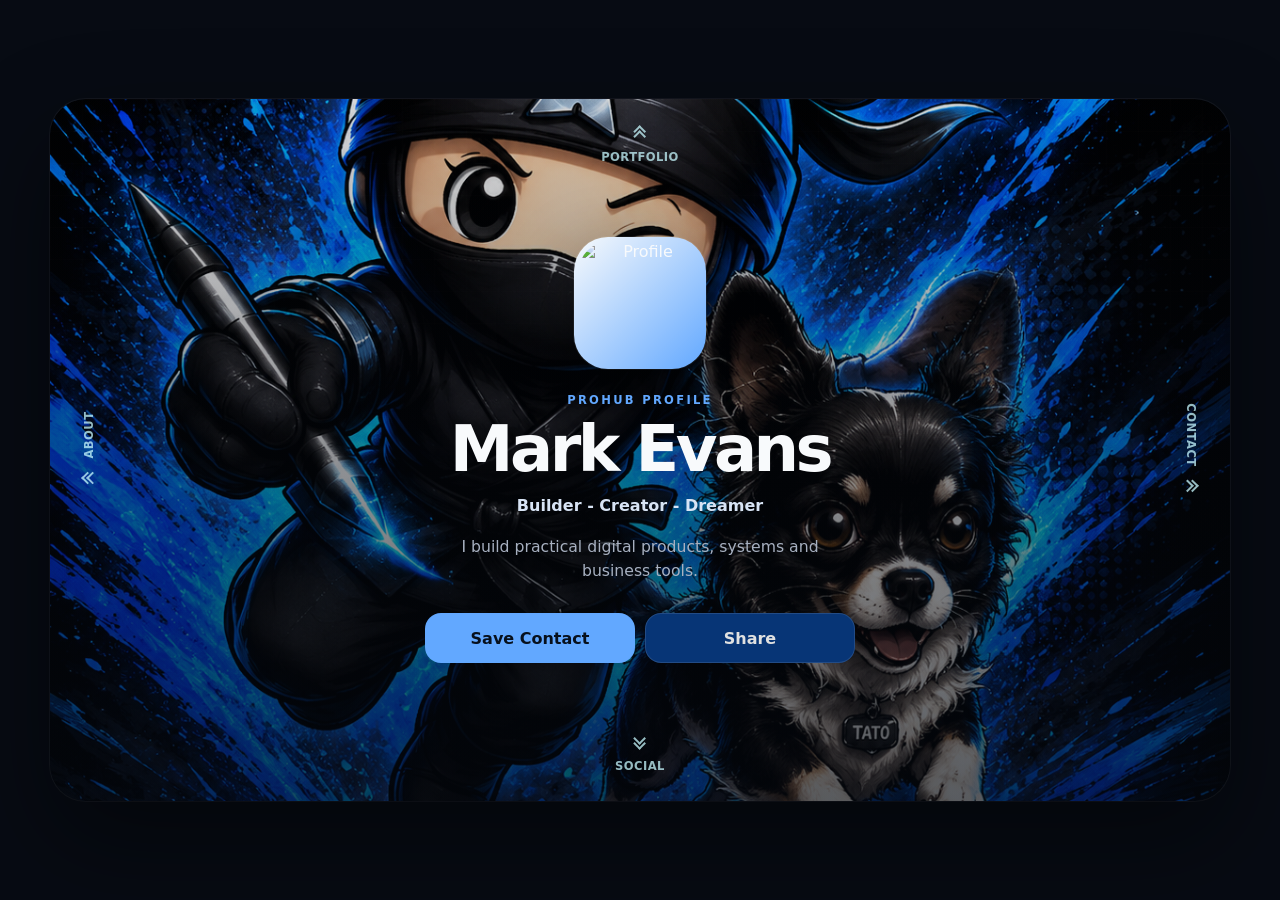
==== prohub/index.html @ ca22ee45 "Add ProHUB live test" ====
<!DOCTYPE html>
<html lang="en">
<head>
  <meta charset="UTF-8" />
  <meta name="viewport" content="width=device-width, initial-scale=1.0" />
  <meta name="theme-color" content="#0a0f1c" />
  <title>ProHUB</title>
  <link rel="stylesheet" href="css/styles.css" />
</head>
<body>
  <main class="app-shell">
    <div class="viewport" id="viewport">
      <div class="card-stage" id="cardStage">

        <!-- HOME -->
        <section class="profile-card hub-card card-home" data-card="home">
          <div class="card-overlay"></div>

          <button class="swipe-indicator swipe-up" data-target="portfolio" aria-label="Open portfolio"><span>Portfolio</span><span class="gesture-chevrons vertical up"></span></button>

          <button class="swipe-indicator swipe-right" data-target="contact" aria-label="Open contact"><span>Contact</span><span class="gesture-chevrons horizontal right"></span></button>

          <button class="swipe-indicator swipe-down" data-target="links" aria-label="Open links"><span class="gesture-chevrons vertical down"></span><span>Social</span></button>

          <button class="swipe-indicator swipe-left" data-target="about" aria-label="Open about"><span>About</span><span class="gesture-chevrons horizontal left"></span></button>

          <div class="profile-content">
            <div class="avatar-wrap">
              <img
                class="avatar"
                src="https://placehold.co/180x180/172033/eaf1ff?text=ME"
                alt="Profile"
              />
            </div>

            <p class="eyebrow">PROHUB PROFILE</p>
            <h1>Mark Evans</h1>

            <p class="role">
              Designer · Developer · Builder
            </p>

            <p class="bio">
              I build useful digital products, business tools and weird ideas
              that probably shouldn't work as well as they do.
            </p>

            <div class="quick-actions">
              <button class="action-button">Save Contact</button>
              <button class="action-button secondary">Share</button>
            </div>
          </div>
        </section>

        <!-- ABOUT -->
        <section class="profile-card hub-card card-about" data-card="about">
          <button class="back-home back-right" data-target="home" aria-label="Back to profile"><span class="gesture-chevrons horizontal right"></span></button>

          <div class="section-content">
            <p class="eyebrow">ABOUT</p>
            <h2>Built around the person.</h2>
            <p class="section-lead">
              A flexible place for a short bio, experience, philosophy,
              specialties, credentials, or whatever actually matters.
            </p>

            <div class="info-grid">
              <article class="info-tile">
                <span>Focus</span>
                <strong>Design + Development</strong>
              </article>

              <article class="info-tile">
                <span>Based in</span>
                <strong>United States</strong>
              </article>

              <article class="info-tile">
                <span>Style</span>
                <strong>Lean, practical, useful</strong>
              </article>
            </div>
          </div>
        </section>

        <!-- CONTACT -->
        <section class="profile-card hub-card card-contact" data-card="contact">
          <button class="back-home back-left" data-target="home" aria-label="Back to profile"><span class="gesture-chevrons horizontal left"></span></button>

          <div class="section-content">
            <p class="eyebrow">CONTACT</p>
            <h2>Let's connect.</h2>

            <div class="contact-list">
              <a href="mailto:mark@example.com" class="contact-row">
                <span>Email</span>
                <strong>mark@example.com</strong>
              </a>

              <a href="#" class="contact-row">
                <span>Website</span>
                <strong>yourdomain.com</strong>
              </a>

              <a href="#" class="contact-row">
                <span>Phone</span>
                <strong>Optional</strong>
              </a>
            </div>

            <div class="contact-qr" id="contactQrBlock">
              <div class="qr-code" id="contactQr"></div>
              <p id="contactQrLabel">Scan to open profile</p>
            </div>
          </div>
        </section>

        <!-- PORTFOLIO -->
        <section class="profile-card hub-card card-portfolio" data-card="portfolio">
          <button class="back-home back-bottom" data-target="home" aria-label="Back to profile"><span class="gesture-chevrons vertical down"></span></button>

          <div class="section-content">
            <p class="eyebrow">PORTFOLIO</p>
            <h2>Selected work.</h2>

            <div class="project-list">
              <a href="#" class="project-card">
                <div>
                  <span>Project 01</span>
                  <strong>SyteByte</strong>
                </div>
                <b>↗</b>
              </a>

              <a href="#" class="project-card">
                <div>
                  <span>Project 02</span>
                  <strong>Appdega</strong>
                </div>
                <b>↗</b>
              </a>

              <a href="#" class="project-card">
                <div>
                  <span>Project 03</span>
                  <strong>Business Dojo</strong>
                </div>
                <b>↗</b>
              </a>
            </div>
          </div>
        </section>

        <!-- LINKS -->
        <section class="profile-card hub-card card-links" data-card="links">
          <button class="back-home back-top" data-target="home" aria-label="Back to profile"><span class="gesture-chevrons vertical up"></span></button>

          <div class="section-content">
            <p class="eyebrow">SOCIAL</p>

            <div class="links-grid"></div>
          </div>
        </section>

      </div>
    </div>
  </main>

  <script src="js/vendor/qrcode.min.js"></script>
  <script src="js/config.js"></script>
  <script src="js/app.js"></script>
</body>
</html>
---- prohub/css/styles.css ----
:root {
  --bg: #070b13;
  --surface: #111827;
  --text: #f8fafc;
  --muted: #a7b0c0;
  --accent: #62a8ff;
  --accent-soft: rgba(98, 168, 255, 0.16);
  --border: rgba(255, 255, 255, 0.11);
}

* {
  box-sizing: border-box;
}

html,
body {
  margin: 0;
  min-height: 100%;
  background: var(--bg);
  color: var(--text);
  font-family:
    Inter,
    ui-sans-serif,
    system-ui,
    -apple-system,
    BlinkMacSystemFont,
    "Segoe UI",
    sans-serif;
}

body {
  min-height: 100dvh;
  overflow: hidden;
}

button {
  font: inherit;
}

.app-shell {
  min-height: 100dvh;
  display: grid;
  place-items: center;
  padding: 0;
}

.profile-card {
  position: relative;
  width: 100%;
  height: 100dvh;
  min-height: 620px;
  overflow: hidden;
  isolation: isolate;

  display: flex;
  align-items: center;
  justify-content: center;

  background:
    radial-gradient(
      circle at 20% 20%,
      rgba(59, 130, 246, 0.32),
      transparent 34%
    ),
    radial-gradient(
      circle at 82% 74%,
      rgba(124, 58, 237, 0.25),
      transparent 36%
    ),
    linear-gradient(
      155deg,
      #18243a 0%,
      #0d1422 48%,
      #060a12 100%
    );
}

.profile-card::before {
  content: "";
  position: absolute;
  inset: 0;
  z-index: -3;

  background-image:
    linear-gradient(
      rgba(255,255,255,0.02) 1px,
      transparent 1px
    ),
    linear-gradient(
      90deg,
      rgba(255,255,255,0.02) 1px,
      transparent 1px
    );

  background-size: 32px 32px;
  mask-image: linear-gradient(
    to bottom,
    rgba(0,0,0,0.5),
    transparent 80%
  );
}

.card-overlay {
  position: absolute;
  inset: 0;
  z-index: -2;

  background:
    linear-gradient(
      to bottom,
      rgba(4, 8, 15, 0.05),
      rgba(4, 8, 15, 0.45)
    );
}

.profile-content {
  width: min(86%, 430px);
  text-align: center;
  display: flex;
  flex-direction: column;
  align-items: center;
  z-index: 2;
}

.avatar-wrap {
  width: 132px;
  height: 132px;
  padding: 5px;
  border-radius: 34px;
  margin-bottom: 24px;

  background:
    linear-gradient(
      135deg,
      rgba(255,255,255,0.72),
      rgba(98,168,255,0.25)
    );

  box-shadow:
    0 22px 70px rgba(0,0,0,0.34),
    0 0 0 1px rgba(255,255,255,0.08);
}

.avatar {
  display: block;
  width: 100%;
  height: 100%;
  object-fit: cover;
  border-radius: 29px;
}

.eyebrow {
  margin: 0 0 12px;
  font-size: 0.72rem;
  font-weight: 800;
  letter-spacing: 0.2em;
  color: var(--accent);
}

h1 {
  margin: 0;
  font-size: clamp(2.5rem, 10vw, 4rem);
  line-height: 0.95;
  letter-spacing: -0.055em;
}

.role {
  margin: 16px 0 0;
  font-size: 1rem;
  font-weight: 650;
  color: #d8e4f5;
}

.bio {
  margin: 20px auto 0;
  max-width: 380px;
  font-size: 0.98rem;
  line-height: 1.55;
  color: var(--muted);
}

.quick-actions {
  display: grid;
  grid-template-columns: 1fr 1fr;
  width: 100%;
  gap: 10px;
  margin-top: 30px;
}

.action-button {
  border: 0;
  border-radius: 16px;
  min-height: 50px;

  background: var(--accent);
  color: #07101c;
  font-weight: 800;

  cursor: pointer;
}

.action-button.secondary {
  color: var(--text);
  background: rgba(255,255,255,0.07);
  border: 1px solid var(--border);
  backdrop-filter: blur(16px);
}

.swipe-indicator {
  position: absolute;
  z-index: 5;

  display: flex;
  align-items: center;
  gap: 7px;

  padding: 8px 11px;

  border: 0;
  color: rgba(255,255,255,0.72);
  background: transparent;

  font-size: 0.72rem;
  font-weight: 700;
  letter-spacing: 0.04em;
  text-transform: uppercase;

  opacity: 0.75;
}

.swipe-indicator strong {
  font-size: 1.2rem;
  line-height: 1;
  color: var(--accent);
}

.swipe-up {
  top: max(16px, env(safe-area-inset-top));
  left: 50%;
  transform: translateX(-50%);
  flex-direction: column-reverse;
}

.swipe-down {
  bottom: max(20px, env(safe-area-inset-bottom));
  left: 50%;
  transform: translateX(-50%);
  flex-direction: column;
}

.swipe-left {
  left: -10px;
  top: 50%;
  transform: translateY(-50%) rotate(-90deg);
}

.swipe-right {
  right: -18px;
  top: 50%;
  transform: translateY(-50%) rotate(90deg);
}

.page-dots {
  position: absolute;
  bottom: max(76px, calc(env(safe-area-inset-bottom) + 70px));
  left: 50%;
  transform: translateX(-50%);

  display: flex;
  gap: 7px;
}

.page-dots span {
  width: 5px;
  height: 5px;
  border-radius: 50%;
  background: rgba(255,255,255,0.28);
}

.page-dots .active {
  width: 18px;
  border-radius: 99px;
  background: var(--accent);
}

@media (min-width: 800px) {
  body {
    overflow: auto;
  }

  .app-shell {
    padding: 36px;
  }

  .profile-card {
    width: min(100%, 1180px);
    height: auto;
    min-height: 720px;
    border-radius: 36px;

    box-shadow:
      0 40px 100px rgba(0,0,0,0.45),
      0 0 0 1px rgba(255,255,255,0.05);
  }
}

/* Fix side swipe indicators */
.swipe-left,
.swipe-right {
  top: 50%;
  transform: translateY(-50%);
  flex-direction: column;
  gap: 10px;
}

.swipe-left {
  left: 18px;
}

.swipe-right {
  right: 18px;
}

.swipe-left span,
.swipe-right span {
  writing-mode: vertical-rl;
  text-orientation: mixed;
}

.swipe-left span {
  transform: rotate(180deg);
}

.swipe-left strong,
.swipe-right strong {
  transform: none;
}

/* =========================================================
   ProHUB 2D swipe stage
   ========================================================= */

.viewport {
  position: relative;
  width: 100%;
  height: 100dvh;
  overflow: hidden;
}

.card-stage {
  position: relative;
  width: 100%;
  height: 100%;
  touch-action: none;
  cursor: grab;
}

.card-stage.dragging {
  cursor: grabbing;
}

.hub-card {
  position: absolute;
  inset: 0;
  width: 100%;
  height: 100%;
  min-height: 620px;
  transition:
    transform 520ms cubic-bezier(.22,.78,.22,1),
    opacity 360ms ease;
  will-change: transform;
}

.card-home {
  transform: translate3d(0, 0, 0);
}

.card-about {
  transform: translate3d(-100%, 0, 0);
}

.card-contact {
  transform: translate3d(100%, 0, 0);
}

.card-portfolio {
  transform: translate3d(0, -100%, 0);
}

.card-links {
  transform: translate3d(0, 100%, 0);
}

.card-stage.dragging .hub-card {
  transition: none;
}

.section-content {
  width: min(86%, 720px);
  margin: auto;
  display: flex;
  flex-direction: column;
  justify-content: center;
  min-height: 100%;
  padding: 72px 0;
}

.section-content h2 {
  margin: 0;
  font-size: clamp(2.4rem, 8vw, 5rem);
  line-height: 0.96;
  letter-spacing: -0.055em;
}

.section-lead {
  max-width: 620px;
  margin: 24px 0 0;
  color: var(--muted);
  font-size: 1.05rem;
  line-height: 1.65;
}

.card-about {
  background:
    radial-gradient(circle at 10% 20%, rgba(36, 145, 255, .22), transparent 35%),
    linear-gradient(145deg, #0d1726, #080d16 65%);
}

.card-contact {
  background:
    radial-gradient(circle at 90% 22%, rgba(116, 72, 255, .24), transparent 34%),
    linear-gradient(145deg, #111527, #090c16 70%);
}

.card-portfolio {
  background:
    radial-gradient(circle at 50% 0%, rgba(50, 159, 255, .24), transparent 38%),
    linear-gradient(160deg, #0c1828, #070b12 68%);
}

.card-links {
  background:
    radial-gradient(circle at 60% 100%, rgba(108, 73, 255, .25), transparent 34%),
    linear-gradient(160deg, #0c1321, #070a11 68%);
}

.info-grid {
  display: grid;
  gap: 12px;
  margin-top: 34px;
}

.info-tile {
  padding: 20px;
  border: 1px solid var(--border);
  border-radius: 18px;
  background: rgba(255,255,255,.045);
  backdrop-filter: blur(14px);
}

.info-tile span,
.contact-row span,
.project-card span,
.link-card small {
  color: var(--muted);
  font-size: .78rem;
  text-transform: uppercase;
  letter-spacing: .08em;
}

.info-tile strong {
  display: block;
  margin-top: 6px;
  font-size: 1rem;
}

.contact-list,
.project-list {
  margin-top: 34px;
  display: grid;
  gap: 12px;
}

.contact-row,
.project-card {
  text-decoration: none;
  color: inherit;
  padding: 20px;
  border: 1px solid var(--border);
  border-radius: 18px;
  background: rgba(255,255,255,.045);
  display: flex;
  align-items: center;
  justify-content: space-between;
  gap: 18px;
}

.contact-row strong,
.project-card strong {
  font-size: 1rem;
}

.project-card div {
  display: flex;
  flex-direction: column;
  gap: 6px;
}

.project-card b {
  font-size: 1.5rem;
  color: var(--accent);
}

.links-grid {
  display: grid;
  grid-template-columns: repeat(2, minmax(0, 1fr));
  gap: 12px;
  margin-top: 34px;
}

.link-card {
  min-height: 150px;
  padding: 18px;
  text-decoration: none;
  color: inherit;
  border: 1px solid var(--border);
  border-radius: 20px;
  background: rgba(255,255,255,.045);
  display: flex;
  flex-direction: column;
  justify-content: flex-end;
  gap: 5px;
}

.link-icon {
  width: 42px;
  height: 42px;
  display: grid;
  place-items: center;
  border-radius: 13px;
  margin-bottom: auto;
  background: var(--accent-soft);
  color: var(--accent);
  font-weight: 900;
}

.back-home {
  position: absolute;
  z-index: 8;
  border: 0;
  background: transparent;
  color: rgba(255,255,255,.72);
  font-weight: 750;
  text-transform: uppercase;
  letter-spacing: .06em;
  cursor: pointer;
}

.back-right {
  right: 18px;
  top: 50%;
  transform: translateY(-50%);
}

.back-left {
  left: 18px;
  top: 50%;
  transform: translateY(-50%);
}

.back-bottom {
  left: 50%;
  bottom: 20px;
  transform: translateX(-50%);
}

.back-top {
  left: 50%;
  top: 20px;
  transform: translateX(-50%);
}

@media (min-width: 800px) {
  .viewport {
    width: min(100%, 1180px);
    height: min(78vh, 760px);
    min-height: 680px;
    border-radius: 36px;
    box-shadow:
      0 40px 100px rgba(0,0,0,.45),
      0 0 0 1px rgba(255,255,255,.05);
  }

  .hub-card {
    min-height: 100%;
    border-radius: 36px;
  }

  .profile-card {
    width: 100%;
    min-height: 100%;
    border-radius: 36px;
    box-shadow: none;
  }

  .links-grid {
    grid-template-columns: repeat(4, minmax(0, 1fr));
  }
}

/* Back navigation: arrows only */
.back-home {
  font-size: 1.45rem;
  line-height: 1;
  letter-spacing: 0;
  text-transform: none;
  opacity: .78;
  transition:
    opacity 180ms ease,
    transform 180ms ease;
}

.back-home:hover {
  opacity: 1;
}

/* Configurable assets */

:root {
  --card-radius: 36px;
}

.viewport,
.hub-card {
  border-radius: var(--card-radius);
}

.link-icon img {
  width: 100%;
  height: 100%;
  object-fit: contain;
  border-radius: inherit;
}

.project-card {
  overflow: hidden;
}

.project-thumb {
  width: 64px;
  height: 64px;
  flex: 0 0 64px;
  object-fit: cover;
  border-radius: 14px;
}

.project-card small {
  display: block;
  margin-top: 5px;
  color: var(--muted);
  font-size: .8rem;
  line-height: 1.35;
}

/* Matching vertical double-chevron gesture indicators */
.double-chevron {
  display: inline-block;
  position: relative;
}

.double-chevron.vertical {
  width: 14px;
  height: 18px;
}

.double-chevron.vertical::before,
.double-chevron.vertical::after {
  content: "";
  position: absolute;
  left: 50%;
  width: 7px;
  height: 7px;
  border-left: 2px solid currentColor;
  border-top: 2px solid currentColor;
}

.double-chevron.up::before {
  top: 2px;
  transform: translateX(-50%) rotate(45deg);
}

.double-chevron.up::after {
  top: 8px;
  transform: translateX(-50%) rotate(45deg);
}

.double-chevron.down::before {
  top: 1px;
  transform: translateX(-50%) rotate(225deg);
}

.double-chevron.down::after {
  top: 7px;
  transform: translateX(-50%) rotate(225deg);
}

/* Unified double-chevron gesture controls */
.gesture-chevrons {
  position: relative;
  display: block;
  width: 20px;
  height: 20px;
  color: currentColor;
}

.gesture-chevrons::before,
.gesture-chevrons::after {
  content: "";
  position: absolute;
  width: 7px;
  height: 7px;
  border-top: 2px solid currentColor;
  border-left: 2px solid currentColor;
}

/* << */
.gesture-chevrons.left::before {
  left: 7px;
  top: 6px;
  transform: rotate(-45deg);
}

.gesture-chevrons.left::after {
  left: 12px;
  top: 6px;
  transform: rotate(-45deg);
}

/* >> */
.gesture-chevrons.right::before {
  left: 1px;
  top: 6px;
  transform: rotate(135deg);
}

.gesture-chevrons.right::after {
  left: 6px;
  top: 6px;
  transform: rotate(135deg);
}

/* double up chevron */
.gesture-chevrons.up::before {
  left: 6px;
  top: 8px;
  transform: rotate(45deg);
}

.gesture-chevrons.up::after {
  left: 6px;
  top: 13px;
  transform: rotate(45deg);
}

/* double down chevron */
.gesture-chevrons.down::before {
  left: 6px;
  top: 0;
  transform: rotate(225deg);
}

.gesture-chevrons.down::after {
  left: 6px;
  top: 5px;
  transform: rotate(225deg);
}

.back-home {
  width: 30px;
  height: 30px;
  padding: 5px;
  display: grid;
  place-items: center;
}

/* Home screen uses the same gesture chevrons as back navigation */
.swipe-indicator .gesture-chevrons {
  flex: 0 0 auto;
  color: var(--accent);
}

.swipe-up .gesture-chevrons,
.swipe-down .gesture-chevrons {
  width: 20px;
  height: 20px;
}

.swipe-left .gesture-chevrons,
.swipe-right .gesture-chevrons {
  width: 20px;
  height: 20px;
}

/* Prevent old arrow styling from affecting chevrons */
.swipe-indicator strong {
  display: none;
}

/* Correct left-facing gesture chevrons */
.gesture-chevrons.left {
  transform: scaleX(-1);
}

/* Final deterministic chevron geometry */
.gesture-chevrons {
  position: relative;
  display: block;
  width: 20px;
  height: 20px;
}

.gesture-chevrons::before,
.gesture-chevrons::after {
  content: "";
  position: absolute;
  width: 7px;
  height: 7px;
  border: 0;
}

/* LEFT << */
.gesture-chevrons.left::before,
.gesture-chevrons.left::after {
  border-left: 2px solid currentColor;
  border-bottom: 2px solid currentColor;
  transform: rotate(45deg);
  top: 5px;
}

.gesture-chevrons.left::before {
  left: 4px;
}

.gesture-chevrons.left::after {
  left: 9px;
}

/* RIGHT >> */
.gesture-chevrons.right::before,
.gesture-chevrons.right::after {
  border-right: 2px solid currentColor;
  border-top: 2px solid currentColor;
  transform: rotate(45deg);
  top: 5px;
}

.gesture-chevrons.right::before {
  left: 2px;
}

.gesture-chevrons.right::after {
  left: 7px;
}

/* UP */
.gesture-chevrons.up::before,
.gesture-chevrons.up::after {
  border-left: 2px solid currentColor;
  border-top: 2px solid currentColor;
  transform: rotate(45deg);
  left: 5px;
}

.gesture-chevrons.up::before {
  top: 4px;
}

.gesture-chevrons.up::after {
  top: 9px;
}

/* DOWN */
.gesture-chevrons.down::before,
.gesture-chevrons.down::after {
  border-right: 2px solid currentColor;
  border-bottom: 2px solid currentColor;
  transform: rotate(45deg);
  left: 5px;
}

.gesture-chevrons.down::before {
  top: 2px;
}

.gesture-chevrons.down::after {
  top: 7px;
}

/* Kill any previous transforms from earlier patches */
.gesture-chevrons.left,
.gesture-chevrons.right,
.gesture-chevrons.up,
.gesture-chevrons.down {
  transform: none !important;
}

/* Move side-section back controls to the top on smaller screens */
@media (max-width: 799px) {
  .card-about .back-right,
  .card-contact .back-left {
    top: 14px;
    left: 50%;
    right: auto;
    bottom: auto;
    transform: translateX(-50%);
  }

  .card-about .back-right .gesture-chevrons {
    transform: rotate(-90deg) !important;
  }

  .card-contact .back-left .gesture-chevrons {
    transform: rotate(90deg) !important;
  }

  .card-about .section-content,
  .card-contact .section-content {
    padding-top: 82px;
  }
}

/* Phone + tablet: park side-section return chevrons in top corners */
@media (max-width: 1099px) {

  .card-about .back-right {
    top: 14px;
    right: 14px;
    left: auto;
    bottom: auto;
    transform: none;
  }

  .card-contact .back-left {
    top: 14px;
    left: 14px;
    right: auto;
    bottom: auto;
    transform: none;
  }

  .card-about .back-right .gesture-chevrons {
    transform: none !important;
  }

  .card-contact .back-left .gesture-chevrons {
    transform: none !important;
  }

  .card-about .section-content,
  .card-contact .section-content {
    padding-top: 78px;
  }
}

/* Compact social list */
.links-grid {
  display: grid;
  grid-template-columns: 1fr;
  gap: 9px;
  margin-top: 30px;
}

.social-row {
  min-height: 64px;
  padding: 10px 14px;
  display: grid;
  grid-template-columns: 42px minmax(0, 1fr) auto;
  align-items: center;
  gap: 12px;

  text-decoration: none;
  color: inherit;

  border: 1px solid var(--border);
  border-radius: 15px;
  background: rgba(255,255,255,.045);
  backdrop-filter: blur(12px);
}

.social-icon {
  width: 38px;
  height: 38px;
  display: grid;
  place-items: center;

  border-radius: 11px;
  background: var(--accent-soft);
  color: var(--accent);

  font-size: .9rem;
  font-weight: 900;

  overflow: hidden;
}

.social-icon img {
  width: 100%;
  height: 100%;
  object-fit: contain;
}

.social-copy {
  min-width: 0;
  display: flex;
  flex-direction: column;
  gap: 2px;
}

.social-copy strong {
  font-size: .92rem;
}

.social-copy small {
  color: var(--muted);
  font-size: .72rem;
  white-space: nowrap;
  overflow: hidden;
  text-overflow: ellipsis;
}

.social-row b {
  color: var(--accent);
  font-size: 1.05rem;
}

/* Tablet can use two compact columns if there are many socials */
@media (min-width: 600px) {
  .card-links .links-grid {
    grid-template-columns: repeat(2, minmax(0, 1fr));
  }
}

/* Desktop can comfortably show more without giant cards */
@media (min-width: 1000px) {
  .card-links .links-grid {
    grid-template-columns: repeat(2, minmax(0, 1fr));
    gap: 10px;
  }
}

/* Social section: compact high-capacity layout */
.card-links .section-content {
  justify-content: flex-start;
  padding-top: 72px;
  padding-bottom: 54px;
}

.card-links .eyebrow {
  margin-bottom: 18px;
}

.card-links .links-grid {
  margin-top: 0;
  gap: 7px;
}

.social-row {
  min-height: 52px;
  padding: 7px 11px;
  grid-template-columns: 34px minmax(0, 1fr) auto;
  gap: 10px;
  border-radius: 13px;
}

.social-icon {
  width: 32px;
  height: 32px;
  border-radius: 9px;
  font-size: .78rem;
}

.social-copy {
  gap: 1px;
}

.social-copy strong {
  font-size: .84rem;
}

.social-copy small {
  font-size: .64rem;
}

.social-row b {
  font-size: .92rem;
}

@media (max-width: 599px) {
  .card-links .section-content {
    width: 84%;
    padding-top: 58px;
    padding-bottom: 42px;
    overflow-y: auto;
  }

  .card-links .links-grid {
    gap: 6px;
  }

  .social-row {
    min-height: 48px;
    padding: 6px 9px;
  }

  .social-icon {
    width: 30px;
    height: 30px;
  }
}

/* Slimmer About info cards */
.card-about .info-grid {
  gap: 9px;
  margin-top: 26px;
}

.card-about .info-tile {
  padding: 14px 16px;
  border-radius: 14px;
}

.card-about .info-tile span {
  font-size: .68rem;
}

.card-about .info-tile strong {
  margin-top: 4px;
  font-size: .92rem;
}

/* Give four About items room without feeling stacked */
@media (min-width: 600px) {
  .card-about .info-grid {
    grid-template-columns: repeat(2, minmax(0, 1fr));
  }
}

/* Customizable Share button */
.action-button.secondary {
  background: var(--share-bg, rgba(255,255,255,.07));
  color: var(--share-text, var(--text));
}

/* =========================================================
   Per-section text customization
   ========================================================= */

.card-about {
  color: var(--about-text, var(--text));
}

.card-contact {
  color: var(--contact-text, var(--text));
}

.card-portfolio {
  color: var(--portfolio-text, var(--text));
}

.card-links {
  color: var(--social-text, var(--text));
}

/* Muted text inherits a softer version of each section color */
.card-about .section-lead,
.card-about .info-tile span {
  color: color-mix(
    in srgb,
    var(--about-text, var(--text)) 68%,
    transparent
  );
}

.card-contact .contact-row span {
  color: color-mix(
    in srgb,
    var(--contact-text, var(--text)) 68%,
    transparent
  );
}

.card-portfolio .project-card span,
.card-portfolio .project-card small {
  color: color-mix(
    in srgb,
    var(--portfolio-text, var(--text)) 68%,
    transparent
  );
}

.card-links .social-copy small {
  color: color-mix(
    in srgb,
    var(--social-text, var(--text)) 68%,
    transparent
  );
}

/* Main content follows chosen section color */
.card-about h2,
.card-about .info-tile strong {
  color: var(--about-text, var(--text));
}

.card-contact h2,
.card-contact .contact-row strong {
  color: var(--contact-text, var(--text));
}

.card-portfolio h2,
.card-portfolio .project-card strong {
  color: var(--portfolio-text, var(--text));
}

.card-links .social-copy strong {
  color: var(--social-text, var(--text));
}


/* =========================================================
   Customizable profile picture border gradient
   ========================================================= */

.avatar-wrap {
  background:
    linear-gradient(
      var(--avatar-border-angle, 135deg),
      var(--avatar-border-start, #f8fafc),
      var(--avatar-border-end, #62a8ff)
    );
}

/* =========================================================
   Internal section scrolling
   ========================================================= */

.card-about .section-content,
.card-contact .section-content,
.card-portfolio .section-content,
.card-links .section-content {
  max-height: 100%;
  overflow-y: auto;
  overscroll-behavior: contain;
  -webkit-overflow-scrolling: touch;

  /*
    Horizontal gestures remain available to ProHUB while
    vertical movement can scroll section content.
  */
  touch-action: pan-y;
}

/* Keep some breathing room after long content */
.card-about .section-content::after,
.card-contact .section-content::after,
.card-portfolio .section-content::after,
.card-links .section-content::after {
  content: "";
  display: block;
  height: 24px;
  flex: 0 0 24px;
}

/* Hide ugly browser scrollbars while retaining scrolling */
.card-about .section-content,
.card-contact .section-content,
.card-portfolio .section-content,
.card-links .section-content {
  scrollbar-width: none;
}

.card-about .section-content::-webkit-scrollbar,
.card-contact .section-content::-webkit-scrollbar,
.card-portfolio .section-content::-webkit-scrollbar,
.card-links .section-content::-webkit-scrollbar {
  display: none;
}

/* Destination navigation stays fixed above scrolling content */
.back-home {
  position: absolute;
  z-index: 20;
}

/* Long mobile sections get full usable vertical space */
@media (max-width: 799px) {
  .card-about .section-content,
  .card-contact .section-content,
  .card-portfolio .section-content,
  .card-links .section-content {
    height: 100%;
    max-height: 100%;
  }
}

/* =========================================================
   Fix adjacent swipe cards bleeding into smaller viewports
   ========================================================= */

.hub-card,
.profile-card.hub-card {
  height: 100%;
  min-height: 100%;
  max-height: 100%;
}

.card-stage {
  overflow: hidden;
}

.viewport {
  overflow: hidden;
}

/* Fine-tune top gesture cue inside phone-sized layouts */
@media (max-width: 430px) {
  .card-home .swipe-up {
    top: 22px;
  }
}

/* =========================================================
   Contact QR code
   ========================================================= */

.contact-qr {
  width: fit-content;
  margin: 24px auto 0;
  text-align: center;
}

.contact-qr[hidden] {
  display: none;
}

.qr-code {
  width: 142px;
  height: 142px;
  padding: 7px;
  margin: 0 auto;

  display: grid;
  place-items: center;

  background: #fff;
  border-radius: 16px;

  box-shadow:
    0 14px 36px rgba(0,0,0,.22);
}

.qr-code img,
.qr-code canvas {
  display: block;
  width: 128px !important;
  height: 128px !important;
}

.contact-qr p {
  margin: 9px 0 0;
  font-size: .7rem;
  font-weight: 700;
  color: var(--contact-text, var(--text));
  opacity: .72;
}

/* Keep QR compact on phones */
@media (max-width: 430px) {
  .contact-qr {
    margin-top: 24px;
  }

  .qr-code {
    width: 124px;
    height: 124px;
    padding: 6px;
  }

  .qr-code img,
  .qr-code canvas {
    width: 112px !important;
    height: 112px !important;
  }
}

/* Custom QR image fits the same ProHUB frame */
.custom-qr-image {
  display: block;
  width: 100%;
  height: 100%;
  object-fit: contain;
  border-radius: 8px;
}

/* =========================================================
   Reliable custom card background images
   ========================================================= */

.hub-card {
  isolation: isolate;
}

/*
  Custom image sits above the card's base gradient,
  but underneath the existing overlays/content.
*/
.hub-card.has-custom-background::after {
  content: "";
  position: absolute;
  inset: 0;

  z-index: -2;

  background-image: var(--custom-background-image);
  background-size: cover;
  background-position: center;
  background-repeat: no-repeat;

  border-radius: inherit;
  pointer-events: none;
}

/*
  Preserve readability over uploaded imagery.
*/
.hub-card.has-custom-background .card-overlay {
  background:
    linear-gradient(
      to bottom,
      rgba(4, 8, 15, .22),
      rgba(4, 8, 15, .58)
    );
}

/*
  Home already has a decorative grid pseudo-element.
  Put the image beneath that grid.
*/
.card-home.has-custom-background::after {
  z-index: -4;
}

/* Admin-driven card backgrounds override original section backgrounds */
.card-home,
.card-about,
.card-contact,
.card-portfolio,
.card-links {
  background-color: var(--bg);
}

/* Existing section declarations remain as fallbacks only.
   Inline styles from app.js now control the live background. */

/* =========================================================
   Customizable Home navigation
   ========================================================= */

.card-home .swipe-indicator,
.card-home .swipe-indicator span,
.card-home .gesture-chevrons {
  color: var(--home-nav, var(--accent));
}

/* Chevrons are often drawn with borders rather than text */
.card-home .gesture-chevrons::before,
.card-home .gesture-chevrons::after {
  border-color: var(--home-nav, var(--accent));
}


/* PROHUB SOCIAL LINK HOVER */

.social-row {
  transition:
    transform 180ms ease,
    border-color 180ms ease,
    background 180ms ease,
    box-shadow 180ms ease;
}

.social-row:hover {
  transform: translateY(-2px);
  border-color: rgba(98, 168, 255, 0.48);
  background-color: rgba(98, 168, 255, 0.08);
  box-shadow:
    0 8px 22px rgba(0, 0, 0, 0.20),
    0 0 0 1px rgba(98, 168, 255, 0.08);
}

.social-row .social-icon {
  transition:
    transform 180ms ease,
    filter 180ms ease;
}

.social-row:hover .social-icon {
  transform: scale(1.06);
}

.social-row b {
  transition:
    transform 180ms ease,
    color 180ms ease;
}

.social-row:hover b {
  transform: translateX(3px);
}

@media (hover: none) {
  .social-row:hover {
    transform: none;
  }
}
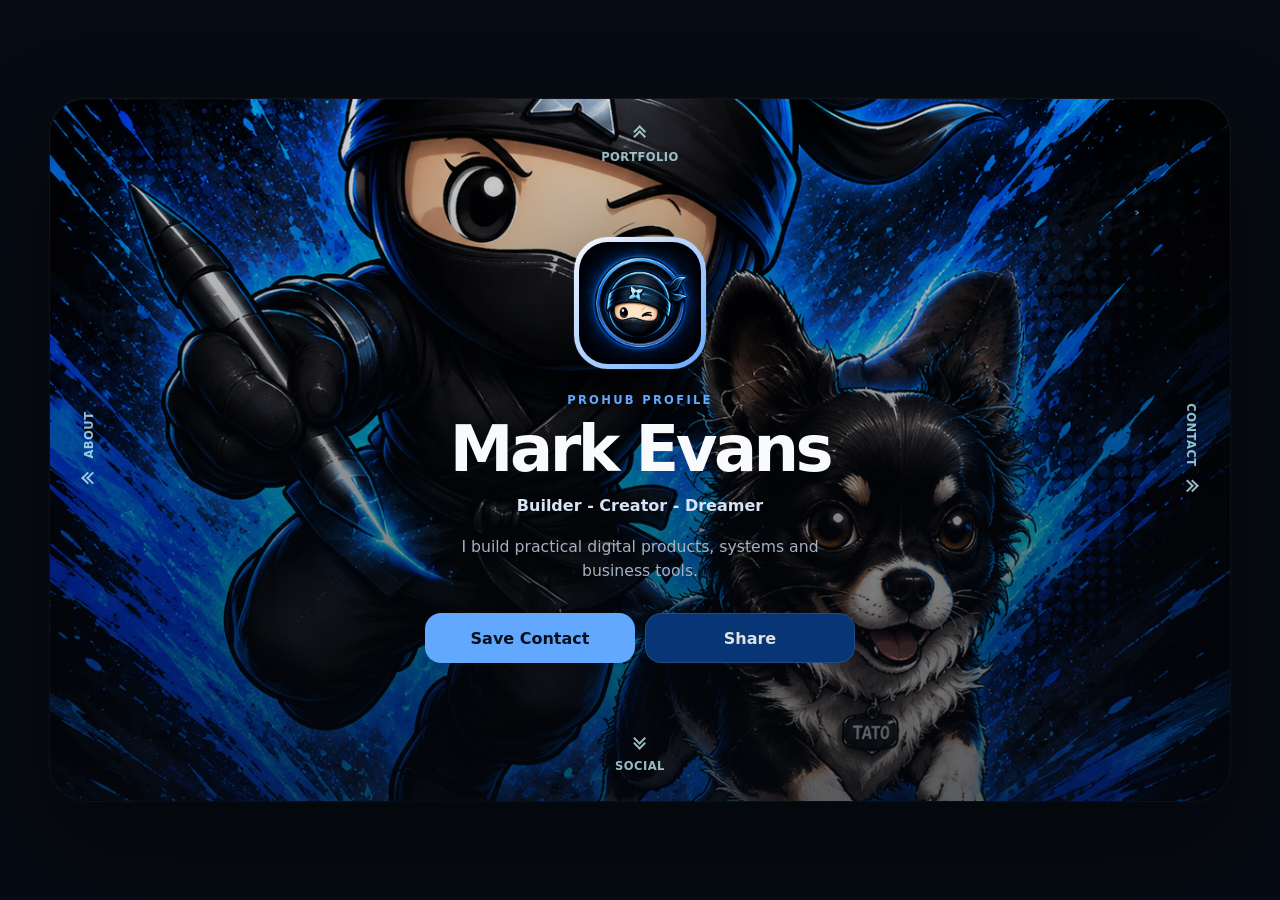
==== commit 2240c461: "Deploy verified ProHUB action fixes" ====
--- a/prohub/index.html
+++ b/prohub/index.html
@@ -46,8 +46,8 @@
             </p>
 
             <div class="quick-actions">
-              <button class="action-button">Save Contact</button>
-              <button class="action-button secondary">Share</button>
+              <button id="saveContactBtn" class="action-button">Save Contact</button>
+              <button id="shareBtn" class="action-button secondary">Share</button>
             </div>
           </div>
         </section>
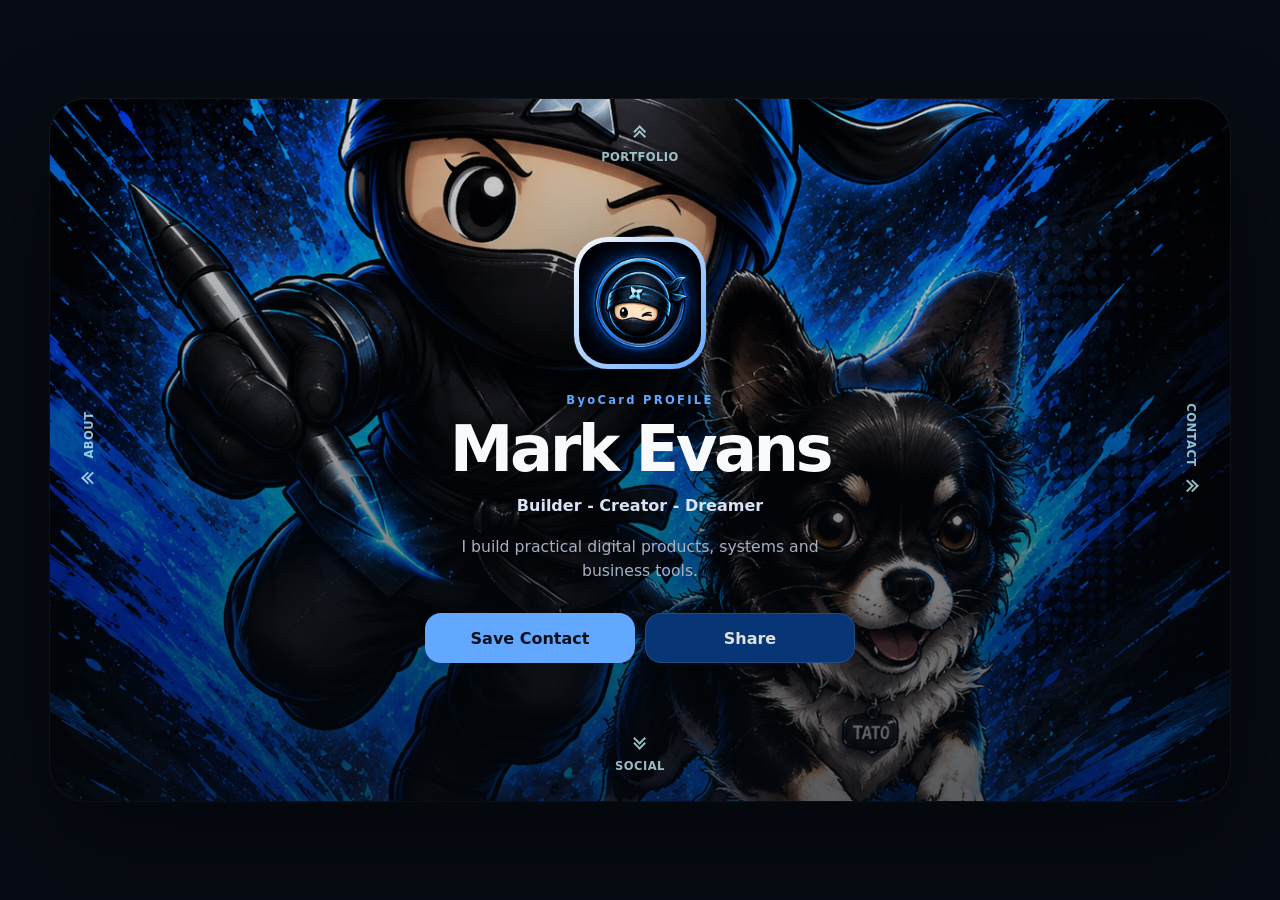
==== commit 4f4fbbb4: "Update ProHUB branding to ByoCard" ====
--- a/prohub/index.html
+++ b/prohub/index.html
@@ -4,7 +4,7 @@
   <meta charset="UTF-8" />
   <meta name="viewport" content="width=device-width, initial-scale=1.0" />
   <meta name="theme-color" content="#0a0f1c" />
-  <title>ProHUB</title>
+  <title>BYOCard Profile</title>
   <link rel="stylesheet" href="css/styles.css" />
 </head>
 <body>
@@ -33,7 +33,7 @@
               />
             </div>
 
-            <p class="eyebrow">PROHUB PROFILE</p>
+            <p class="eyebrow">BYOCARD PROFILE</p>
             <h1>Mark Evans</h1>
 
             <p class="role">
